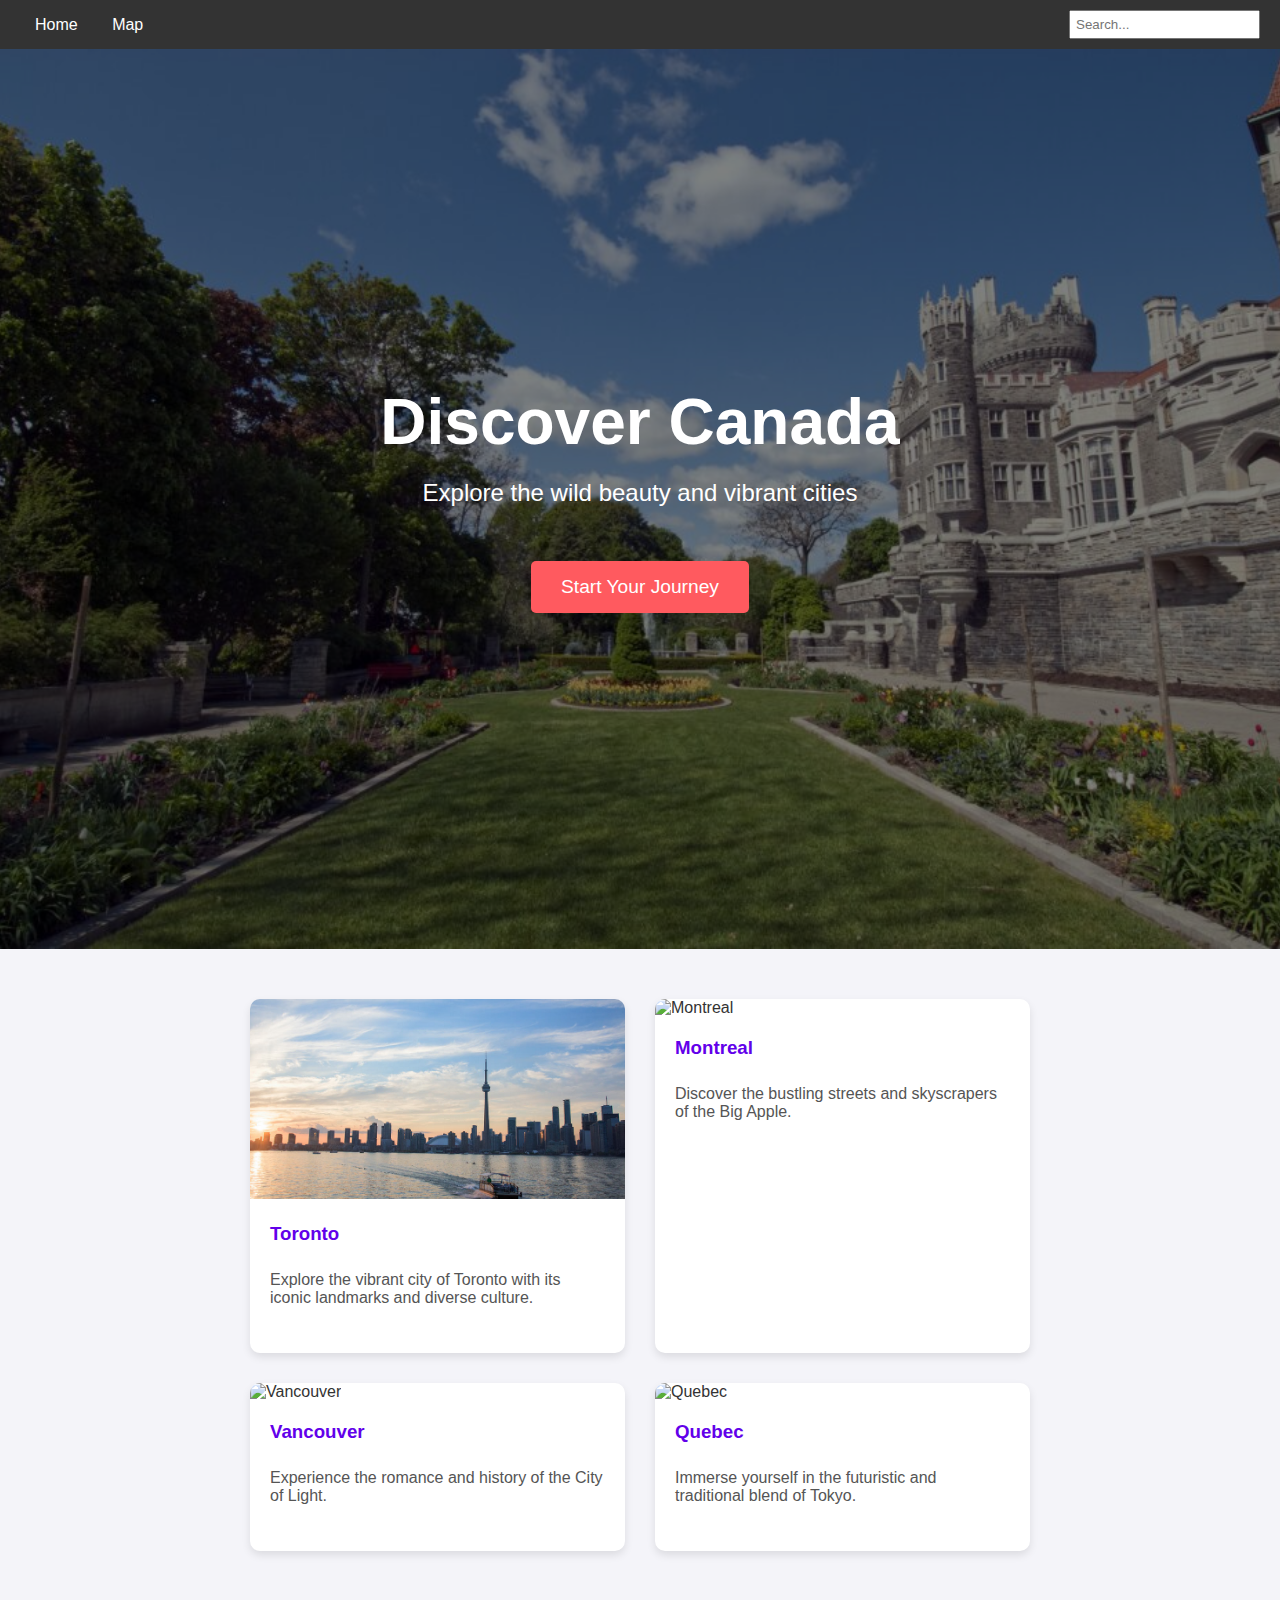
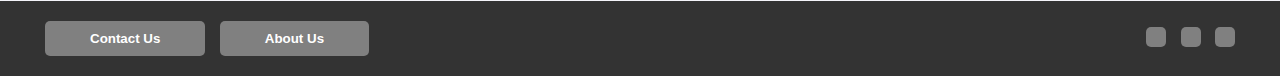
==== index.html @ f5277ea0 "intial commits" ====
<!DOCTYPE html>
<html lang="en">
  <head>
    <meta charset="UTF-8" />
    <meta name="viewport" content="width=device-width, initial-scale=1.0" />
    <title>Travel Destination</title>
    <link rel="stylesheet" href="assets/CSS/style.css" />
    <link
      rel="stylesheet"
      href="https://cdnjs.cloudflare.com/ajax/libs/font-awesome/6.5.2/css/all.min.css"
      integrity="sha512-SnH5WK+bZxgPHs44uWIX+LLJAJ9/2PkPKZ5QiAj6Ta86w+fsb2TkcmfRyVX3pBnMFcV7oQPJkl9QevSCWr3W6A=="
      crossorigin="anonymous"
      referrerpolicy="no-referrer"
    />
  </head>
  <body>
    <!-- Navbar -->
    <nav class="navbar">
      <div class="navbar-left">
        <a href="index.html">Home</a>
        <a href="maps.html">Map</a>
      </div>
      <div class="navbar-right">
        <input type="text" placeholder="Search..." />
      </div>
    </nav>
    <div class="hero-section">
        <div class="hero-content">
            <h1 class="hero-title">Discover Canada</h1>
            <p class="hero-tagline">Explore the wild beauty and vibrant cities</p>
            <a href="#explore" class="hero-button">Start Your Journey</a>
        </div>
    </div>
    <!-- Main Section -->
    <main class="main-section" id="explore">
      <div class="card">
        <img src="assets/Images/tronto/tronto1.png" alt="Toronto" />
        <a href="destination/tronto.html">
          <div class="card-content">
            <h3>Toronto</h3>
            <p>
              Explore the vibrant city of Toronto with its iconic landmarks and
              diverse culture.
            </p>
          </div>
        </a>
      </div>
      <div class="card">
        <img src="assets/images/montreal/montreal1.jpg" alt="Montreal" />
        <a href="destination/montreal.html"
          ><div class="card-content">
            <h3>Montreal</h3>
            <p>
              Discover the bustling streets and skyscrapers of the Big Apple.
            </p>
          </div>
        </a>
      </div>
      <div class="card">
        <img src="assets/images/vancouver/vancouver1.jpg" alt="Vancouver" />
        <a href="destination/vancouver.html"
          ><div class="card-content">
            <h3>Vancouver</h3>
            <p>Experience the romance and history of the City of Light.</p>
          </div>
        </a>
      </div>
      <div class="card">
        <img src="assets/images/Quebec/Quebec1.jpg" alt="Quebec" />
        <a href="destination/quebec.html"
          ><div class="card-content">
            <h3>Quebec</h3>
            <p>
              Immerse yourself in the futuristic and traditional blend of Tokyo.
            </p>
          </div>
        </a>
      </div>
    </main>

    <!-- Footer -->
    <footer class="footer">
      <div class="footer-left">
        <button><a href="contactUS.html" >Contact Us</a></button>
        <button><a href="aboutUS.html" >About Us</a></button>
      </div>
      <div class="footer-right">
        <a href="#" class="social-button"><i class="fab fa-facebook-f"></i></a>
        <a href="#" class="social-button"><i class="fab fa-twitter"></i></a>
        <a href="#" class="social-button"><i class="fab fa-instagram"></i></a>
      </div>
    </footer>
  </body>
</html>
---- assets/CSS/style.css ----
body {
    font-family: 'Roboto', sans-serif;
    margin: 0;
    padding: 0;
    box-sizing: border-box;
    background-color: #f4f4f9;
    color: #333;
}

.navbar {
    display: flex;
    justify-content: space-between;
    align-items: center;
    background-color: #333;
    padding: 10px 20px;
    color: white;
}

.navbar a {
    color: white;
    text-decoration: none;
    margin: 0 15px;
}

.navbar-right input {
    padding: 5px;
}


.main-section {
    display: grid;
    grid-template-columns: repeat(2, 1fr);
    gap: 30px;
    padding: 50px 250px;
}

.main-detail-section {
    flex-wrap: wrap;
    padding: 50px;
}

.carousel {
    position: relative;
    width: 500px;
    margin: 50px;
    float: inline-start;
}

.carousel img {
    width: 100%;
    border-radius: 10px;
    animation: imageFade 2s ease-in;
}

.hidden {
    display: none;
}

.carousel button {
    position: absolute;
    top: 50%;
    transform: translateY(-50%);
    background: rgba(0, 0, 0, 0.5);
    border: none;
    color: white;
    padding: 10px 18px;
    cursor: pointer;
    border-radius: 50%;
    font-size: 18px;
}

.carousel button.prev {
    left: 10px;
}

.carousel button.next {
    right: 10px;
}

.description {
    padding: 20px 30px;
    margin: 0px 20px;
    background: white;
    border-radius: 10px;
    box-shadow: 0 4px 8px rgba(0, 0, 0, 0.1);
}

.description h1 {
    color: #6200ea;
}

.description p {
    color: #555;
    text-align: justify;
    line-height: 1.3;
}

.contact-button {
    padding: 10px 20px;
    background-color: #0396da;
    color: white;
    border: none;
    border-radius: 5px;
    cursor: pointer;
    font-weight: 700;
    margin: 20px 0px;
}

.card {
    border: none;
    border-radius: 10px;
    overflow: hidden;
    background-color: white;
    box-shadow: 0 4px 8px rgba(0, 0, 0, 0.1);
    transition: transform 0.3s, box-shadow 0.3s;
}

.card img {
    width: 100%;
    height: 200px;
    object-fit: cover;
    transition: transform 0.3s;
}
a{
    text-decoration: none;
}
.card-content {
    padding: 20px;
}

.card h3 {
    margin: 0;
    color: #6200ea;
}

.card p {
    padding: 10px 0;
    color: #555;
}

.card:hover {
    transform: translateY(-10px);
    box-shadow: 0 8px 16px rgba(0, 0, 0, 0.2);
}

.card:hover img {
    transform: scale(1.1);
}

.footer {
    display: flex;
    justify-content: space-between;
    align-items: center;
    background-color: #333;
    color: white;
    padding: 20px 40px;
}

.footer button,.navbar-right button, .footer a {
    background-color: grey;
    color: white;
    border: none;
    padding: 10px 20px;
    margin: 0 5px;
    border-radius: 5px;
    text-decoration: none;
    cursor: pointer;
    font-weight: 700;
}

.footer a.social-button {
    display: inline-block;
    padding: 10px;
}

.footer a.social-button i {
    font-size: 18px;
}

@keyframes imageFade {
    0%{
        opacity: 0;
    }
    50%{
        opacity: 50;
    }
    100%{
        opacity: 100;
    }
}

/* Maps Page css */
.hero-section {
    position: relative;
    height: 100vh;
    background-image: url('../Images/tronto/tronto4.jpg'); 
    background-size: cover;
    background-position: center;
    display: flex;
    align-items: center;
    justify-content: center;
    color: white;
    text-align: center;
    box-shadow: inset 0 0 0 1000px rgba(0, 0, 0, 0.5);
}
.hero-content {
    max-width: 800px;
    padding: 20px;
}
.hero-title {
    font-size: 4em;
    margin: 0;
}
.hero-tagline {
    font-size: 1.5em;
    margin-top: 20px;
}
.hero-button {
    display: inline-block;
    margin-top: 30px;
    padding: 15px 30px;
    font-size: 1.2em;
    color: white;
    background-color: #ff5a5f;
    border: none;
    border-radius: 5px;
    cursor: pointer;
    text-decoration: none;
}
.map-container {
    flex: 1;
    width: 100%;
    display: flex;
    justify-content: center;
    align-items: center;
}
.map {
    width: 80%;
    height: 80vh;
    border: none;
}
.mappageheader {
    width: 100%;
    background-color: #333;
    color: white;
    padding: 20px;
    text-align: center;
    font-size: 2em;
}

/* ContactUS Page Css */

.contact-form, .contact-details {
    background-color: #fff;
    padding: 2em;
    margin: 2em 0;
    border-radius: 8px;
    box-shadow: 0 0 10px rgba(0, 0, 0, 0.1);
}

.contact-form h2, .contact-details h2 {
    margin-top: 0;
}

.form-group {
    margin-bottom: 1em;
}

.form-group label {
    display: block;
    margin-bottom: 0.5em;
}

.form-group input, .form-group textarea {
    width: 100%;
    padding: 0.5em;
    border: 1px solid #ccc;
    border-radius: 4px;
}

.ctsbutton {
    display: inline-block;
    padding: 0.75em 1.5em;
    background-color: #333;
    color: #fff;
    border: none;
    border-radius: 4px;
    cursor: pointer;
}

.ctsbutton:hover {
    background-color: #555;
}

@media (max-width: 600px) {
    main {
        padding: 1em;
    }

    .contact-form, .contact-details {
        padding: 1em;
        margin: 1em 0;
    }
}

/* about us page */
.about-us {
    padding: 20px 200px;
}
.about-us h1, .about-us h2 {
    color: #333;
}

.about-us p, .about-us ul {
    margin-bottom: 1.5rem;
}

.about-us ul {
    list-style-type: disc;
    padding-left: 1.5rem;
}

.team {
    display: flex;
    justify-content: space-around;
    flex-wrap: wrap;
}

.team-member {
    text-align: center;
    margin: 1rem;
}

.team-member img {
    border-radius: 50%;
    width: 150px;
    height: 150px;
    object-fit: cover;
}
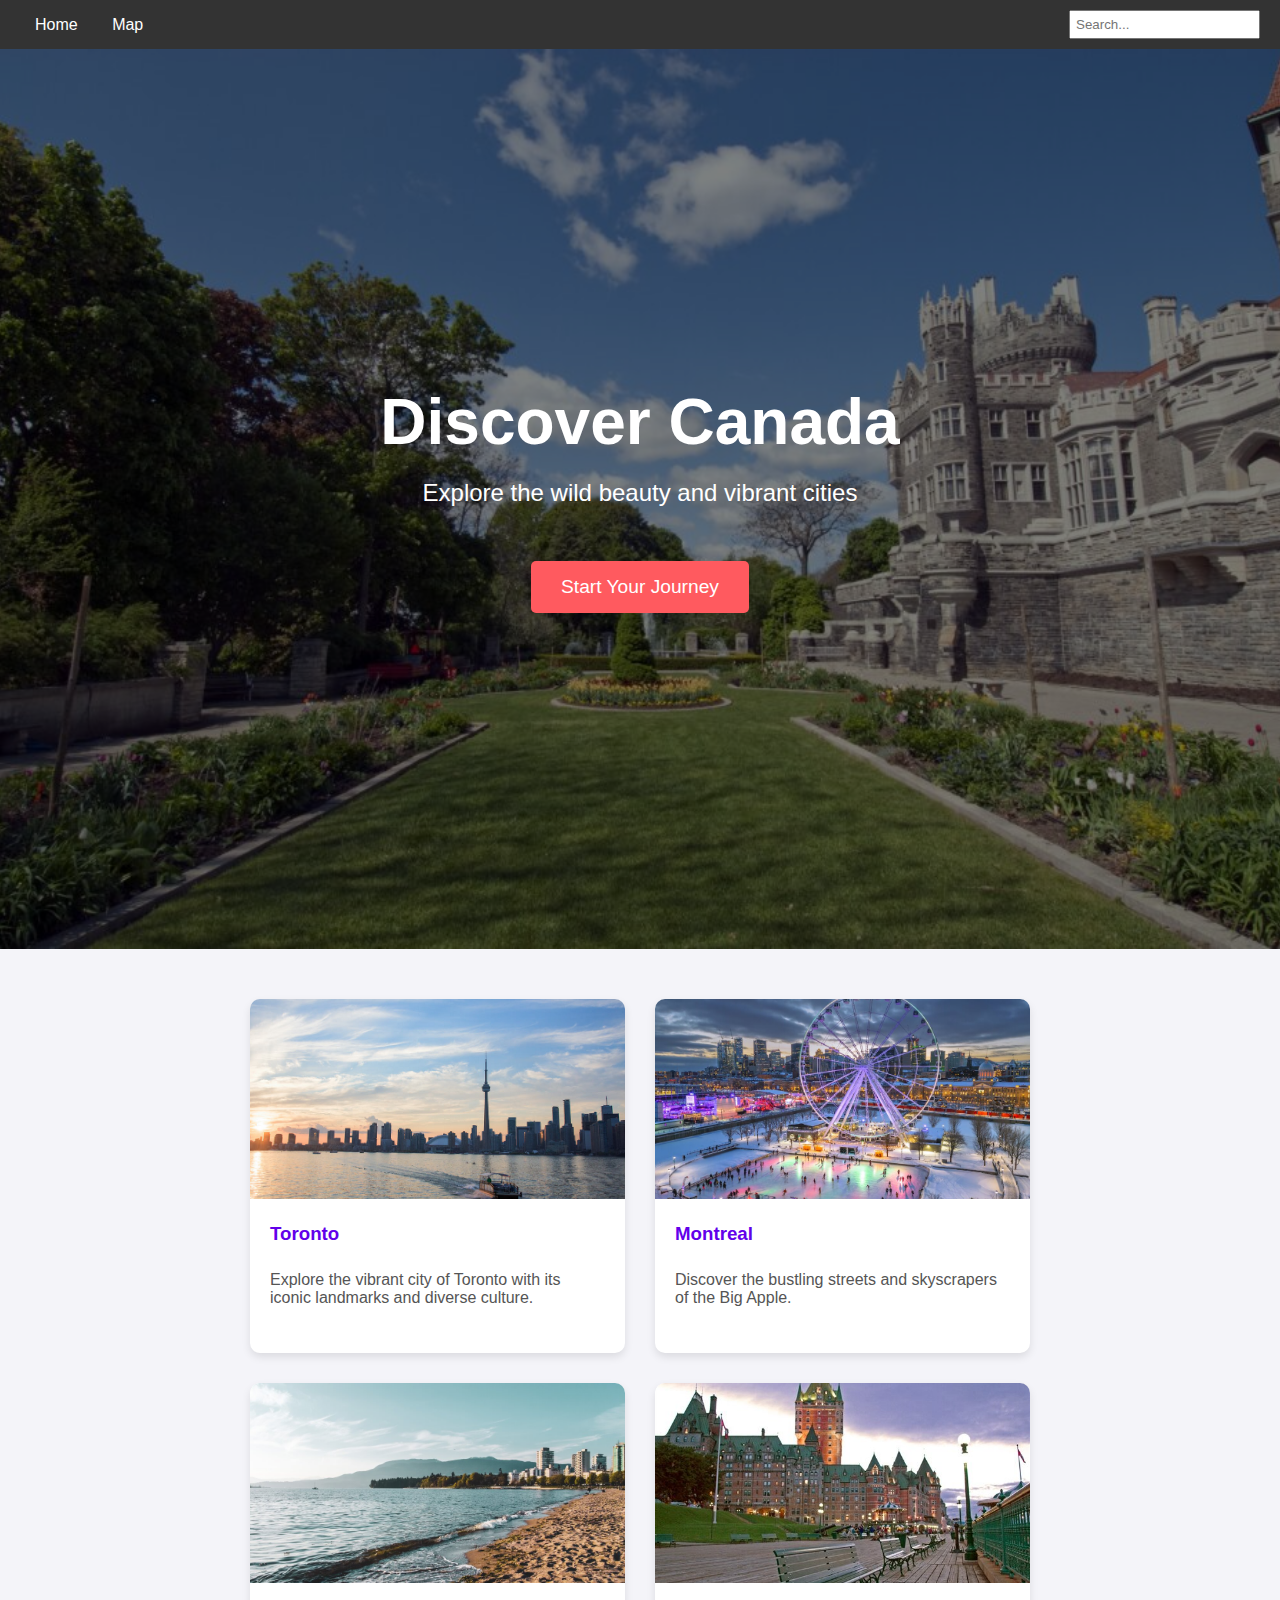
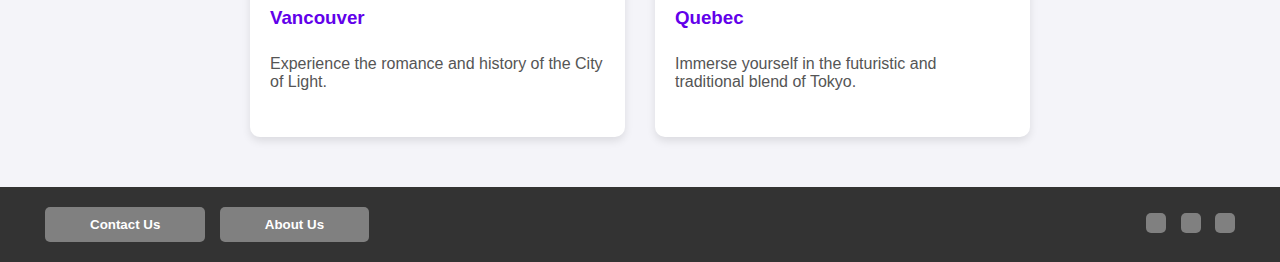
==== commit 953e8c7f: "Image changes" ====
--- a/index.html
+++ b/index.html
@@ -46,7 +46,7 @@
         </a>
       </div>
       <div class="card">
-        <img src="assets/images/montreal/montreal1.jpg" alt="Montreal" />
+        <img src="assets/Images/montreal/montreal1.jpg" alt="Montreal" />
         <a href="destination/montreal.html"
           ><div class="card-content">
             <h3>Montreal</h3>
@@ -57,7 +57,7 @@
         </a>
       </div>
       <div class="card">
-        <img src="assets/images/vancouver/vancouver1.jpg" alt="Vancouver" />
+        <img src="assets/Images/vancouver/vancouver1.jpg" alt="Vancouver" />
         <a href="destination/vancouver.html"
           ><div class="card-content">
             <h3>Vancouver</h3>
@@ -66,7 +66,7 @@
         </a>
       </div>
       <div class="card">
-        <img src="assets/images/Quebec/Quebec1.jpg" alt="Quebec" />
+        <img src="assets/Images/Quebec/Quebec1.jpg" alt="Quebec" />
         <a href="destination/quebec.html"
           ><div class="card-content">
             <h3>Quebec</h3>
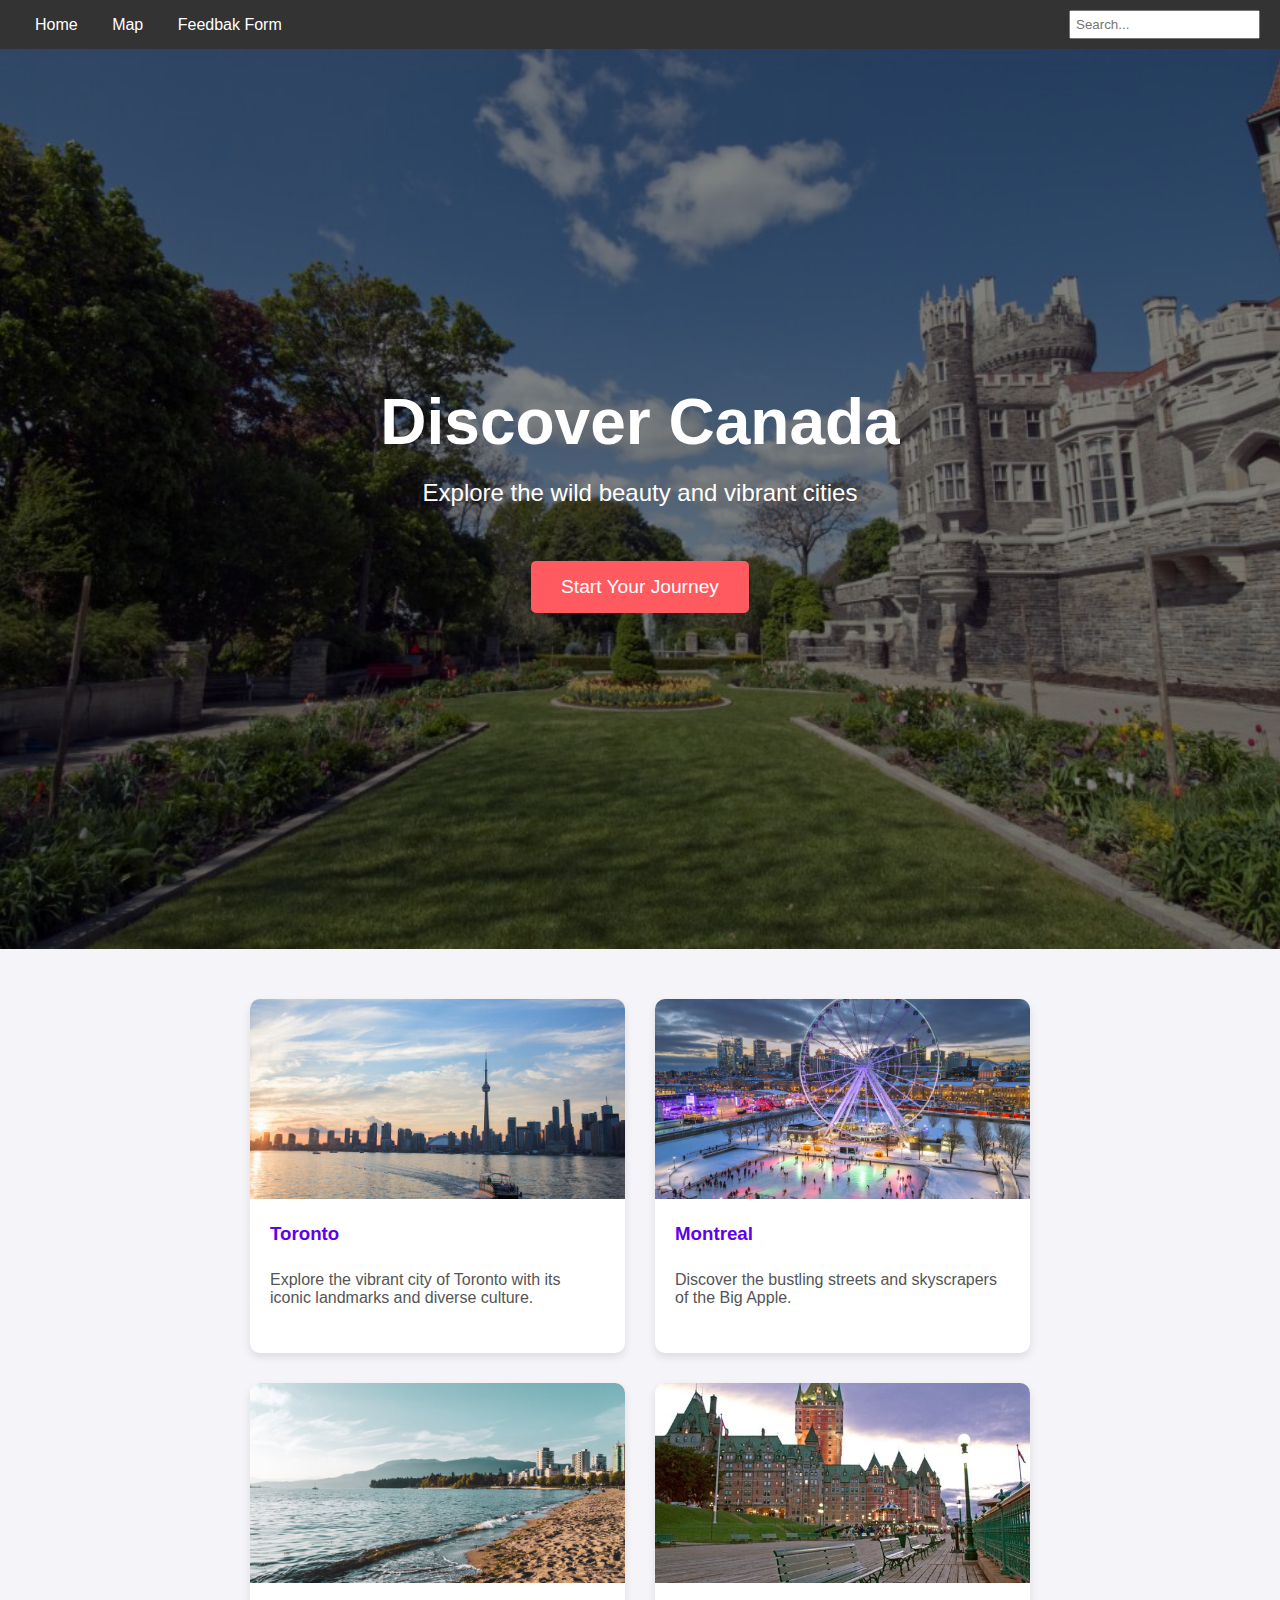
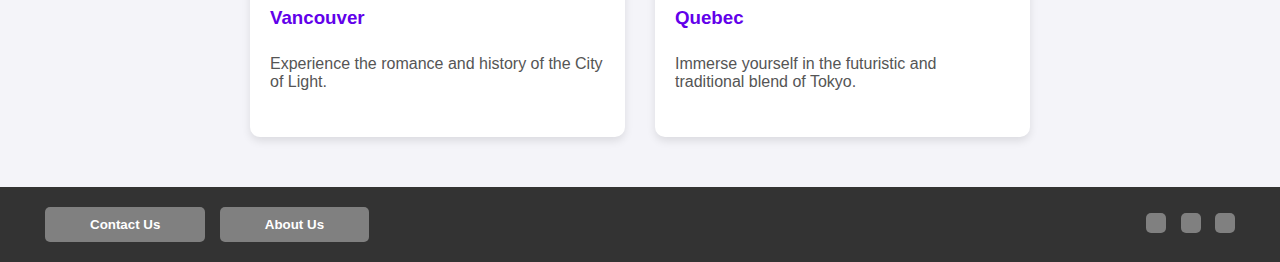
==== commit a305a218: "modified" ====
--- a/index.html
+++ b/index.html
@@ -19,6 +19,8 @@
       <div class="navbar-left">
         <a href="index.html">Home</a>
         <a href="maps.html">Map</a>
+        <a href="feedback.html">Feedbak Form</a>
+
       </div>
       <div class="navbar-right">
         <input type="text" placeholder="Search..." />
